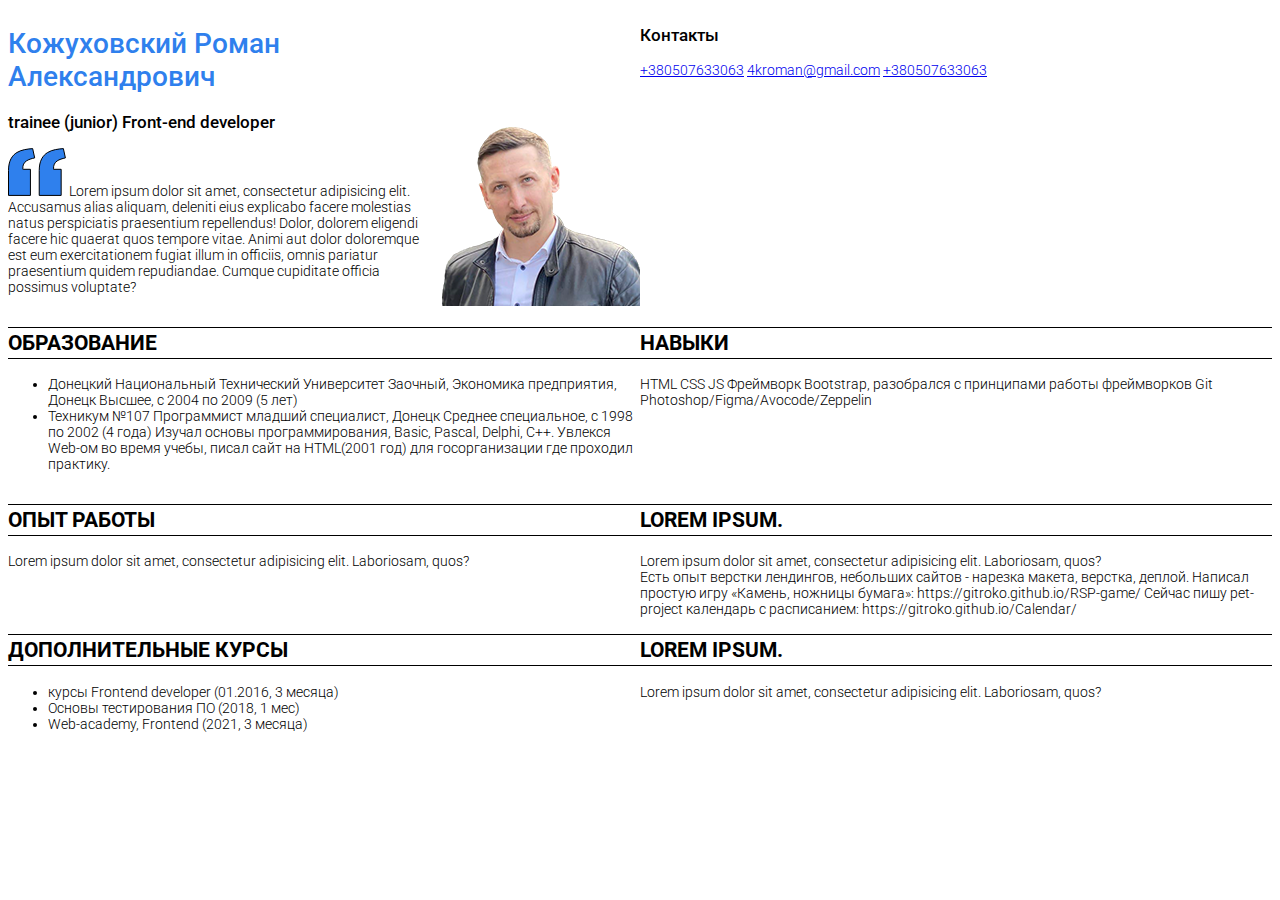
==== CV_Kozhukhovskyi_Roman_front-end/index.html @ 20f81a35 "add cv full" ====
<!DOCTYPE html>
<html lang="en">
<head>
    <meta charset="UTF-8">
    <title>CV Kozhukhovskyi Roman front-end</title>
    <link rel="preconnect" href="https://fonts.googleapis.com">
    <link rel="preconnect" href="https://fonts.gstatic.com" crossorigin>
    <link href="https://fonts.googleapis.com/css2?family=Roboto:wght@100;300;400;500;700;900&display=swap" rel="stylesheet">
    <link rel="stylesheet" href="css/style.css">
    <script src="js/app.js" defer></script>
</head>
<body>
    <div class="container">
        <div class="block about">
            <div class="about-header">
                <h1>Кожуховский Роман Александрович</h1>
                <h3>trainee (junior) Front-end developer</h3>
                <p class="about-info">
                   <img class="icon-quotes" src="img/quotes.svg" alt="quotes icon">
                   Lorem ipsum dolor sit amet, consectetur adipisicing elit. Accusamus alias aliquam, deleniti eius explicabo facere molestias natus perspiciatis praesentium repellendus! Dolor, dolorem eligendi facere hic quaerat quos tempore vitae. Animi aut dolor doloremque est eum exercitationem fugiat illum in officiis, omnis pariatur praesentium quidem repudiandae. Cumque cupiditate officia possimus voluptate?
                </p>
            </div>
            <div class="about-body">
                <img class="photo" src="img/Kozhukhovskyi_Roman_CV-1@0.5x.png" alt="Kozhukhovskyi Roman">
            </div>
        </div>
        <div class="block contact">
            <h3 class="contact-header">Контакты</h3>
            <div class="contact-body">
                <a class="contact-tel" href="tel:+380507633063">+380507633063</a>
                <a class="contact-email" href="mailto:4kroman@gmail.com">4kroman@gmail.com</a>
                <a class="contact-telegram" href="tel:+380507633063">+380507633063</a>
            </div>
        </div>
        <div class="block education">
            <h2 class="education-header">Образование</h2>
            <div class="education-body">
                <ul class="education-list timeline">
                    <li class="timeline-item">
                        Донецкий Национальный Технический Университет
                        Заочный, Экономика предприятия, Донецк
                        Высшее, с 2004 по 2009 (5 лет)
                    </li>
                    <li class="timeline-item">
                        Техникум №107
                        Программист младший специалист, Донецк
                        Среднее специальное, с 1998 по 2002 (4 года)

                        Изучал основы программирования, Basic, Pascal, Delphi, C++.
                        Увлекся Web-ом во время учебы, писал сайт на HTML(2001 год) для госорганизации где проходил практику.
                    </li>
                </ul>
            </div>
        </div>
        <div class="block skills">
            <h2 class="skills-header">Навыки</h2>
            <div class="skills-body">
                HTML
                CSS
                JS
                Фреймворк Bootstrap, разобрался с принципами работы фреймворков
                Git
                Photoshop/Figma/Avocode/Zeppelin
            </div>
        </div>
        <div class="block experience">
            <h2 class="experience-header">Опыт работы</h2>
            <div class="experience-body">
                Lorem ipsum dolor sit amet, consectetur adipisicing elit. Laboriosam, quos?
            </div>
        </div>
        <div class="block pet-projects">
            <h2 class="pet-projects-header">Lorem ipsum.</h2>
            <div class="pet-projects-body">
                Lorem ipsum dolor sit amet, consectetur adipisicing elit. Laboriosam, quos?
            </div>
            Есть опыт верстки лендингов, небольших сайтов - нарезка макета, верстка, деплой. Написал простую игру «Камень, ножницы бумага»:
            https://gitroko.github.io/RSP-game/

            Сейчас пишу pet-project календарь с расписанием:
            https://gitroko.github.io/Calendar/
        </div>
        <div class="block courses">
            <h2 class="courses-header">Дополнительные курсы</h2>
            <div class="courses-body">
                <ul class="courses-list timeline">
                    <li class="timeline-item">
                        курсы Frontend developer (01.2016, 3 месяца)
                    </li>
                    <li class="timeline-item">
                        Основы тестирования ПО (2018, 1 мес)
                    </li>
                    <li class="timeline-item">
                        Web-academy, Frontend (2021, 3 месяца)
                    </li>
                </ul>
            </div>
        </div>
        <div class="block hobbies">
            <h2 class="hobbies-header">Lorem ipsum.</h2>
            <div class="hobbies-body">
                Lorem ipsum dolor sit amet, consectetur adipisicing elit. Laboriosam, quos?
            </div>
        </div>
    </div>
</body>
</html>
---- CV_Kozhukhovskyi_Roman_front-end/css/style.css ----
body {
    font-size: 14px;
    font-weight: 300;
    font-family: 'Roboto', sans-serif;
}
.container {
    display: flex;
    flex-direction: row;
    flex-wrap: wrap;
    justify-content: flex-start;
    align-content: stretch;
    align-items: stretch;
}
.block {
    width: 50%;
}
h1 {
    font-size: 2em;
    font-weight: 500;

    color: #2F80ED;
}
h3 {
    font-size: 1.2em;
    font-weight: 500;
}

.block h2 {
    text-transform: uppercase;

    font-size: 1.5em;
    font-weight: 700;

    border-top: #000000 solid 1px;
    border-bottom: #000000 solid 1px;
    padding: 3px 0;
}
.about {
    display: flex;
    flex-direction: row;
    flex-wrap: nowrap;
    align-content: center;
    justify-content: center;
    align-items: center;
}
.about .about-body {
    align-self: flex-end;
}
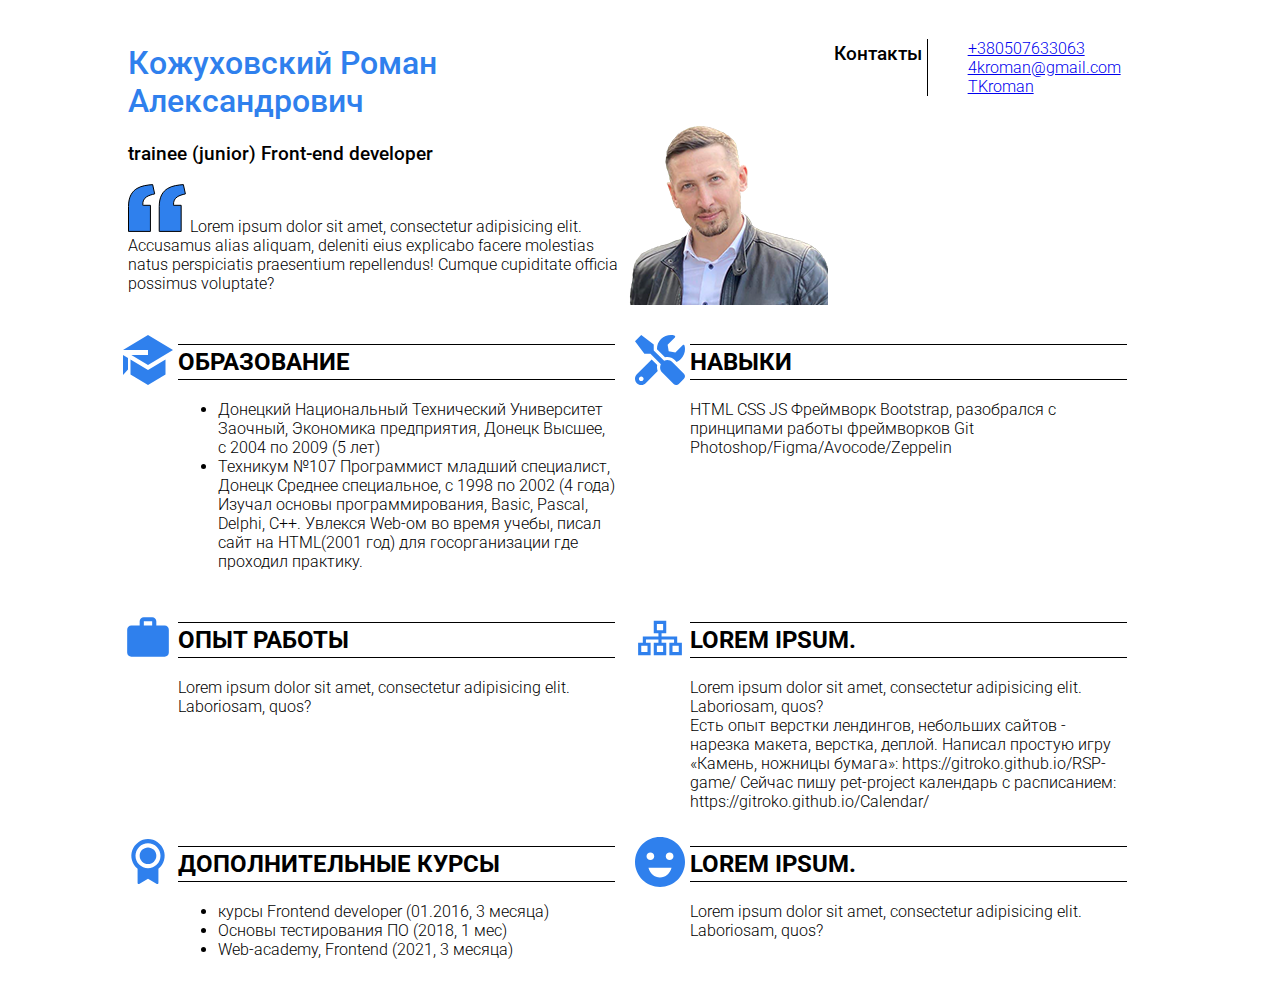
==== commit 63fb91d3: "add icons" ====
--- a/CV_Kozhukhovskyi_Roman_front-end/index.html
+++ b/CV_Kozhukhovskyi_Roman_front-end/index.html
@@ -17,19 +17,21 @@
                 <h3>trainee (junior) Front-end developer</h3>
                 <p class="about-info">
                    <img class="icon-quotes" src="img/quotes.svg" alt="quotes icon">
-                   Lorem ipsum dolor sit amet, consectetur adipisicing elit. Accusamus alias aliquam, deleniti eius explicabo facere molestias natus perspiciatis praesentium repellendus! Dolor, dolorem eligendi facere hic quaerat quos tempore vitae. Animi aut dolor doloremque est eum exercitationem fugiat illum in officiis, omnis pariatur praesentium quidem repudiandae. Cumque cupiditate officia possimus voluptate?
+                   Lorem ipsum dolor sit amet, consectetur adipisicing elit. Accusamus alias aliquam, deleniti eius explicabo facere molestias natus perspiciatis praesentium repellendus! Cumque cupiditate officia possimus voluptate?
                 </p>
             </div>
             <div class="about-body">
                 <img class="photo" src="img/Kozhukhovskyi_Roman_CV-1@0.5x.png" alt="Kozhukhovskyi Roman">
             </div>
-        </div>
-        <div class="block contact">
-            <h3 class="contact-header">Контакты</h3>
-            <div class="contact-body">
-                <a class="contact-tel" href="tel:+380507633063">+380507633063</a>
-                <a class="contact-email" href="mailto:4kroman@gmail.com">4kroman@gmail.com</a>
-                <a class="contact-telegram" href="tel:+380507633063">+380507633063</a>
+            <div class="about-contact">
+                <h3 class="contact-header">Контакты</h3>
+                <div class="contact-body">
+                    <ul class="contact-list">
+                        <li class="contact-list-item"><a class="contact-tel" href="tel:+380507633063">+380507633063</a></li>
+                        <li class="contact-list-item"><a class="contact-email" href="mailto:4kroman@gmail.com">4kroman@gmail.com</a></li>
+                        <li class="contact-list-item"><a class="contact-telegram" href="https://t.me/TKroman">TKroman</a></li>
+                    </ul>
+                </div>
             </div>
         </div>
         <div class="block education">
--- a/CV_Kozhukhovskyi_Roman_front-end/css/style.css
+++ b/CV_Kozhukhovskyi_Roman_front-end/css/style.css
@@ -1,7 +1,8 @@
 body {
-    font-size: 14px;
+    font-size: 16px;
     font-weight: 300;
     font-family: 'Roboto', sans-serif;
+    box-sizing: border-box;
 }
 .container {
     display: flex;
@@ -10,9 +11,18 @@
     justify-content: flex-start;
     align-content: stretch;
     align-items: stretch;
+
+    max-width: 1024px;
+
+    margin: 0 auto;
 }
 .block {
     width: 50%;
+    margin-top: 15px;
+    padding-right: 25px;
+    margin-bottom: 0;
+    padding-left: 50px;
+    box-sizing: border-box;
 }
 h1 {
     font-size: 2em;
@@ -36,13 +46,91 @@
     padding: 3px 0;
 }
 .about {
+    width: 100%;
     display: flex;
     flex-direction: row;
     flex-wrap: nowrap;
-    align-content: center;
-    justify-content: center;
-    align-items: center;
+    align-content: space-between;
+    justify-content: space-between;
+    align-items: stretch;
+    padding-left: 0;
+}
+.about .about-header {
+    width: 50%;
 }
 .about .about-body {
+    width: 20%;
     align-self: flex-end;
-}+}
+.about .about-contact {
+    width: 30%;
+    display: flex;
+    flex-direction: row;
+    flex-wrap: nowrap;
+    align-content: stretch;
+    justify-content: center;
+    align-items: stretch;
+}
+.about-contact .contact-list {
+    border-left: #000000 solid 1px;
+    margin-left: 5px;
+    list-style: none;
+}
+.contact-list-item .contact-tel,
+.contact-list-item .contact-email,
+{
+    position: relative;
+}
+{
+
+}
+.contact-list-item .contact-telegram{
+
+}
+.contact-list-item .contact-tel:before{
+    position: absolute;
+    content: '';
+    width: 25px;
+    height: 25px;
+    left: 0;
+    top: 0;
+    display: block;
+    background-position: center;
+    background-repeat: no-repeat;
+    background-size: cover;
+
+}
+.block h2 {
+    position: relative;
+}
+.block h2:before {
+    content: "";
+    position: absolute;
+    left: -55px;
+    top: -10px;
+    display: block;
+    width: 50px;
+    height: 50px;
+    background-position: center;
+    background-repeat: no-repeat;
+    background-size: cover;
+}
+.education-header:before {
+    background-image: url("../img/education.svg");
+}
+.skills-header:before {
+    background-image: url("../img/tools.svg");
+}
+.experience-header:before {
+    background-image: url("../img/work.svg");
+}
+.pet-projects-header:before {
+    background-image: url("../img/parallel-tasks.svg");
+}
+.courses-header:before {
+    background-image: url("../img/award-fill.svg");
+}
+.hobbies-header:before {
+    background-image: url("../img/face-like.svg");
+}
+
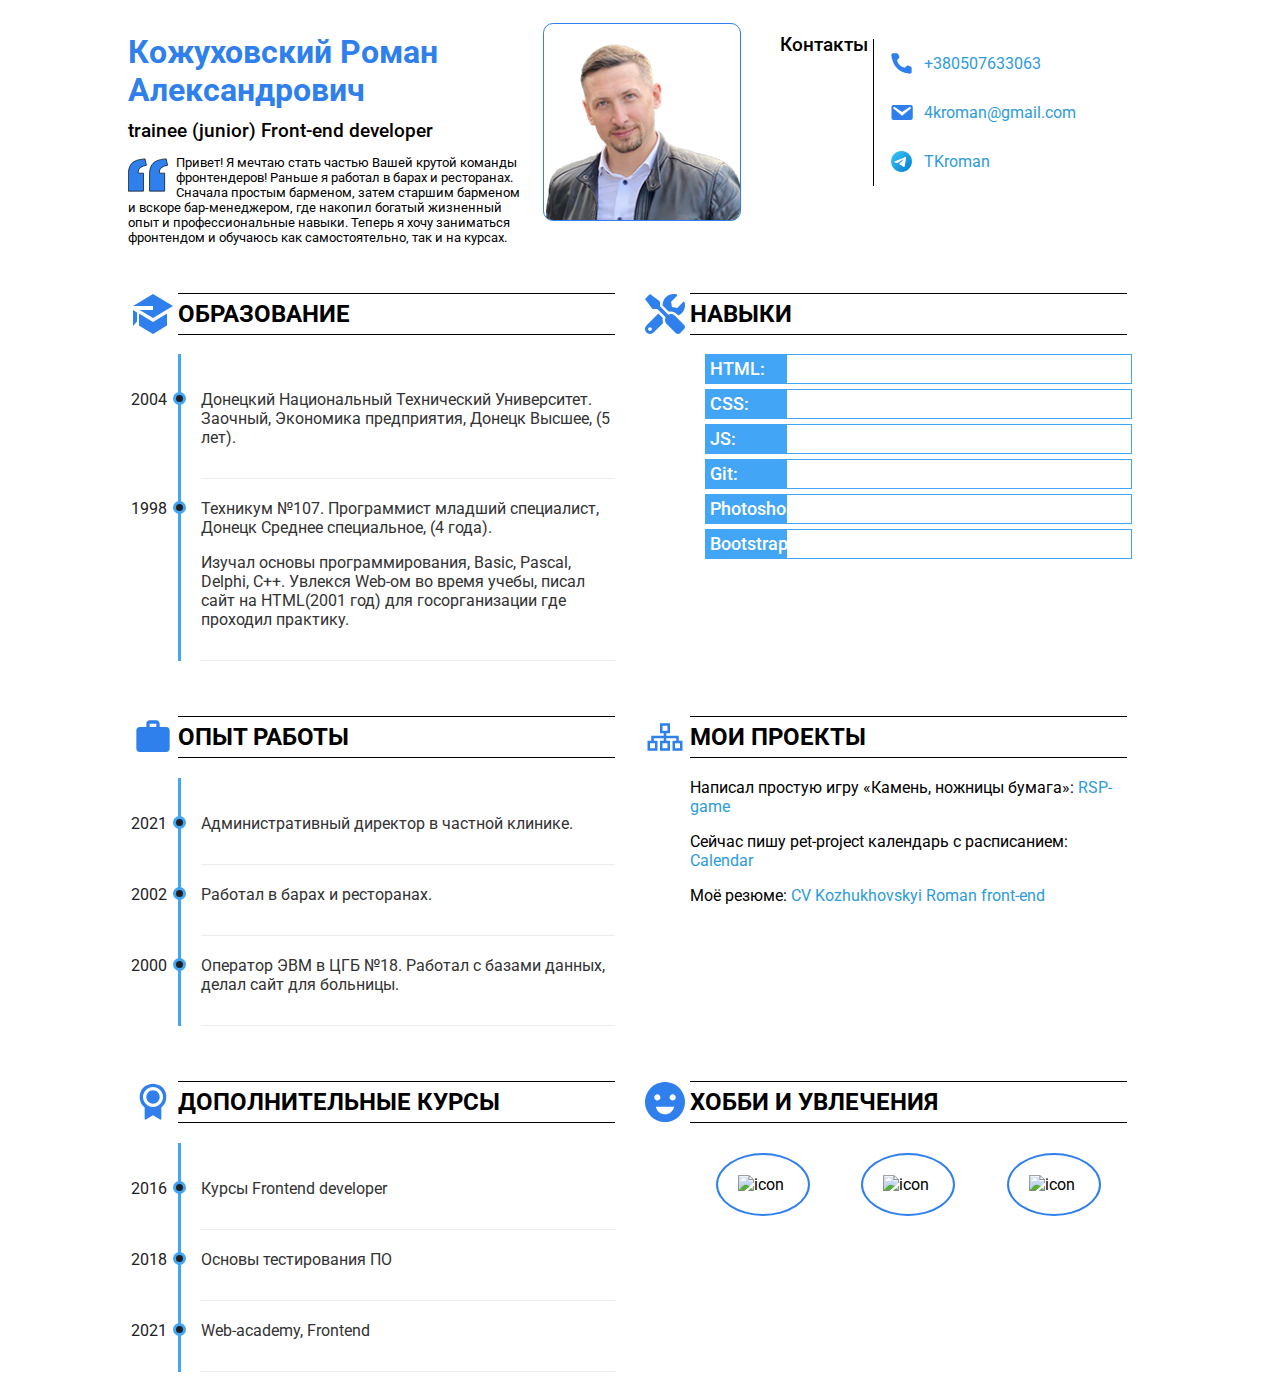
==== commit f9e8b957: "add add mobile view" ====
--- a/CV_Kozhukhovskyi_Roman_front-end/index.html
+++ b/CV_Kozhukhovskyi_Roman_front-end/index.html
@@ -3,6 +3,7 @@
 <head>
     <meta charset="UTF-8">
     <title>CV Kozhukhovskyi Roman front-end</title>
+    <meta name="viewport" content="width=device-width, initial-scale=1.0">
     <link rel="preconnect" href="https://fonts.googleapis.com">
     <link rel="preconnect" href="https://fonts.gstatic.com" crossorigin>
     <link href="https://fonts.googleapis.com/css2?family=Roboto:wght@100;300;400;500;700;900&display=swap" rel="stylesheet">
@@ -16,8 +17,11 @@
                 <h1>Кожуховский Роман Александрович</h1>
                 <h3>trainee (junior) Front-end developer</h3>
                 <p class="about-info">
-                   <img class="icon-quotes" src="img/quotes.svg" alt="quotes icon">
-                   Lorem ipsum dolor sit amet, consectetur adipisicing elit. Accusamus alias aliquam, deleniti eius explicabo facere molestias natus perspiciatis praesentium repellendus! Cumque cupiditate officia possimus voluptate?
+                    <img class="icon-quotes" src="img/quotes.svg" alt="quotes icon">
+                    Привет! Я мечтаю стать частью Вашей крутой команды фронтендеров!
+                    Раньше я работал в барах и ресторанах.
+                    Сначала простым барменом, затем старшим барменом и вскоре бар-менеджером, где накопил богатый жизненный опыт и профессиональные навыки.
+                    Теперь я хочу заниматься фронтендом и обучаюсь как самостоятельно, так и на курсах.
                 </p>
             </div>
             <div class="about-body">
@@ -27,9 +31,15 @@
                 <h3 class="contact-header">Контакты</h3>
                 <div class="contact-body">
                     <ul class="contact-list">
-                        <li class="contact-list-item"><a class="contact-tel" href="tel:+380507633063">+380507633063</a></li>
-                        <li class="contact-list-item"><a class="contact-email" href="mailto:4kroman@gmail.com">4kroman@gmail.com</a></li>
-                        <li class="contact-list-item"><a class="contact-telegram" href="https://t.me/TKroman">TKroman</a></li>
+                        <li class="contact-list-item">
+                            <a class="contact-tel" href="tel:+380507633063">+380507633063</a>
+                        </li>
+                        <li class="contact-list-item">
+                            <a class="contact-email" href="mailto:4kroman@gmail.com">4kroman@gmail.com</a>
+                        </li>
+                        <li class="contact-list-item">
+                            <a class="contact-telegram" href="https://t.me/TKroman">TKroman</a>
+                        </li>
                     </ul>
                 </div>
             </div>
@@ -37,19 +47,23 @@
         <div class="block education">
             <h2 class="education-header">Образование</h2>
             <div class="education-body">
-                <ul class="education-list timeline">
-                    <li class="timeline-item">
-                        Донецкий Национальный Технический Университет
-                        Заочный, Экономика предприятия, Донецк
-                        Высшее, с 2004 по 2009 (5 лет)
+                <ul class="timeline">
+                    <li class="timeline-item" data-date="2004">
+                        <p>
+                            Донецкий Национальный Технический Университет.
+                            Заочный, Экономика предприятия, Донецк
+                            Высшее, (5 лет).
+                        </p>
                     </li>
-                    <li class="timeline-item">
-                        Техникум №107
-                        Программист младший специалист, Донецк
-                        Среднее специальное, с 1998 по 2002 (4 года)
-
-                        Изучал основы программирования, Basic, Pascal, Delphi, C++.
-                        Увлекся Web-ом во время учебы, писал сайт на HTML(2001 год) для госорганизации где проходил практику.
+                    <li class="timeline-item" data-date="1998">
+                        <p>
+                            Техникум №107.
+                            Программист младший специалист, Донецк
+                            Среднее специальное, (4 года).
+                        </p>
+                        <p>Изучал основы программирования, Basic, Pascal, Delphi, C++.
+                            Увлекся Web-ом во время учебы, писал сайт на HTML(2001 год) для госорганизации где проходил практику.
+                        </p>
                     </li>
                 </ul>
             </div>
@@ -57,51 +71,91 @@
         <div class="block skills">
             <h2 class="skills-header">Навыки</h2>
             <div class="skills-body">
-                HTML
-                CSS
-                JS
-                Фреймворк Bootstrap, разобрался с принципами работы фреймворков
-                Git
-                Photoshop/Figma/Avocode/Zeppelin
+                <ul class="skills-list">
+                    <li class="skills-list-item">
+                        <label for="skill-1">HTML:</label>
+                        <progress id="skill-1" value="75" max="100"> 75% </progress>
+                    </li>
+                    <li class="skills-list-item">
+                        <label for="skill-2">CSS:</label>
+                        <progress id="skill-2" value="70" max="100"> 70% </progress>
+                    </li>
+                    <li class="skills-list-item">
+                        <label for="skill-3">JS:</label>
+                        <progress id="skill-3" value="40" max="100"> 40% </progress>
+                    </li>
+                    <li class="skills-list-item">
+                        <label for="skill-4">Git:</label>
+                        <progress id="skill-4" value="55" max="100"> 55% </progress>
+                    </li>
+                    <li class="skills-list-item">
+                        <label for="skill-5">Photoshop/Figma/Avocode/Zeppelin:</label>
+                        <progress id="skill-5" value="70" max="100"> 80% </progress>
+                    </li>
+                    <li class="skills-list-item">
+                        <label for="skill-6">Bootstrap:</label>
+                        <progress id="skill-6" value="60" max="100"> 60% </progress>
+                    </li>
+                </ul>
             </div>
         </div>
         <div class="block experience">
             <h2 class="experience-header">Опыт работы</h2>
             <div class="experience-body">
-                Lorem ipsum dolor sit amet, consectetur adipisicing elit. Laboriosam, quos?
+                <ul class="timeline">
+                    <li class="timeline-item" data-date="2021">
+                        <p>Административный директор в частной клинике.</p>
+                    </li>
+                    <li class="timeline-item" data-date="2002">
+                        <p>Работал в барах и ресторанах.</p>
+                    </li>
+                    <li class="timeline-item" data-date="2000">
+                         <p>Оператор ЭВМ в ЦГБ №18. Работал с базами данных, делал сайт для больницы.</p>
+                    </li>
+                </ul>
             </div>
         </div>
         <div class="block pet-projects">
-            <h2 class="pet-projects-header">Lorem ipsum.</h2>
+            <h2 class="pet-projects-header">Мои проекты</h2>
             <div class="pet-projects-body">
-                Lorem ipsum dolor sit amet, consectetur adipisicing elit. Laboriosam, quos?
+                <p>
+                    Написал простую игру «Камень, ножницы бумага»:
+                    <a href="https://gitroko.github.io/RSP-game/">RSP-game</a>
+                </p>
+                <p>
+                    Сейчас пишу pet-project календарь с расписанием:
+                    <a href="https://gitroko.github.io/Calendar/">Calendar</a>
+                </p>
+                <p>
+                    Моё резюме:
+                    <a href="https://gitroko.github.io/CV_Kozhukhovskyi_Roman_front-end/">CV Kozhukhovskyi Roman front-end</a>
+                </p>
             </div>
-            Есть опыт верстки лендингов, небольших сайтов - нарезка макета, верстка, деплой. Написал простую игру «Камень, ножницы бумага»:
-            https://gitroko.github.io/RSP-game/
-
-            Сейчас пишу pet-project календарь с расписанием:
-            https://gitroko.github.io/Calendar/
         </div>
         <div class="block courses">
             <h2 class="courses-header">Дополнительные курсы</h2>
             <div class="courses-body">
                 <ul class="courses-list timeline">
-                    <li class="timeline-item">
-                        курсы Frontend developer (01.2016, 3 месяца)
+                    <li class="timeline-item" data-date="2016">
+                       <p>Курсы Frontend developer</p>
                     </li>
-                    <li class="timeline-item">
-                        Основы тестирования ПО (2018, 1 мес)
+                    <li class="timeline-item" data-date="2018">
+                        <p>Основы тестирования ПО</p>
                     </li>
-                    <li class="timeline-item">
-                        Web-academy, Frontend (2021, 3 месяца)
+                    <li class="timeline-item" data-date="2021">
+                        <p>Web-academy, Frontend</p>
                     </li>
                 </ul>
             </div>
         </div>
-        <div class="block hobbies">
-            <h2 class="hobbies-header">Lorem ipsum.</h2>
-            <div class="hobbies-body">
-                Lorem ipsum dolor sit amet, consectetur adipisicing elit. Laboriosam, quos?
+        <div class="block hobby">
+            <h2 class="hobby-header">Хобби и увлечения</h2>
+            <div class="hobby-body">
+              <ul class="hobby-list">
+                  <li class="hobby-list-item"><img src="img/hobby-foto.svg" alt="icon"></li>
+                  <li class="hobby-list-item"><img src="img/hobby-data.svg" alt="icon"></li>
+                  <li class="hobby-list-item"><img src="img/hobby-music.svg" alt="icon"></li>
+              </ul>
             </div>
         </div>
     </div>
--- a/CV_Kozhukhovskyi_Roman_front-end/css/style.css
+++ b/CV_Kozhukhovskyi_Roman_front-end/css/style.css
@@ -1,6 +1,6 @@
 body {
     font-size: 16px;
-    font-weight: 300;
+    font-weight: 400;
     font-family: 'Roboto', sans-serif;
     box-sizing: border-box;
 }
@@ -11,9 +11,7 @@
     justify-content: flex-start;
     align-content: stretch;
     align-items: stretch;
-
     max-width: 1024px;
-
     margin: 0 auto;
 }
 .block {
@@ -26,24 +24,37 @@
 }
 h1 {
     font-size: 2em;
-    font-weight: 500;
-
+    font-weight: 700;
+    margin: 10px 0;
     color: #2F80ED;
 }
 h3 {
     font-size: 1.2em;
     font-weight: 500;
-}
-
+    margin: 10px 0;
+}
 .block h2 {
     text-transform: uppercase;
-
     font-size: 1.5em;
     font-weight: 700;
-
     border-top: #000000 solid 1px;
     border-bottom: #000000 solid 1px;
-    padding: 3px 0;
+    padding: 6px 0;
+}
+.block h2 {
+    position: relative;
+}
+.block h2:before {
+    content: "";
+    position: absolute;
+    left: -45px;
+    top: 0px;
+    display: block;
+    width: 40px;
+    height: 40px;
+    background-position: center;
+    background-repeat: no-repeat;
+    background-size: cover;
 }
 .about {
     width: 100%;
@@ -56,68 +67,120 @@
     padding-left: 0;
 }
 .about .about-header {
-    width: 50%;
+    max-width: 40%;
+    margin-right: 15px;
+    order: 1;
+}
+.about-header .icon-quotes {
+    max-width: 40px;
+    height: 40px;
+    float: left;
+    margin-right: 8px;
+}
+.about-header .about-info {
+    font-size: 0.8em;
 }
 .about .about-body {
-    width: 20%;
-    align-self: flex-end;
+    max-width: 20%;
+    align-self: flex-start;
+    order: 2;
+}
+.about-body .photo {
+    max-width: 100%;
+    height: auto;
+    border: #2F80ED solid 1px;
+    border-radius: 5%;
 }
 .about .about-contact {
-    width: 30%;
+    width: 40%;
     display: flex;
     flex-direction: row;
     flex-wrap: nowrap;
     align-content: stretch;
     justify-content: center;
     align-items: stretch;
+    order: 3;
 }
 .about-contact .contact-list {
     border-left: #000000 solid 1px;
     margin-left: 5px;
     list-style: none;
 }
+.contact-list-item {
+    padding: 15px 10px;
+}
 .contact-list-item .contact-tel,
 .contact-list-item .contact-email,
-{
-    position: relative;
-}
-{
-
-}
-.contact-list-item .contact-telegram{
-
-}
-.contact-list-item .contact-tel:before{
+.contact-list-item .contact-telegram {
+    position: relative;
+}
+a{
+    text-decoration: none;
+    color: #2D9CDB;
+}
+.contact-list-item a:before{
     position: absolute;
     content: '';
     width: 25px;
     height: 25px;
-    left: 0;
-    top: 0;
+    left: -35px;
+    top: -3px;
     display: block;
     background-position: center;
     background-repeat: no-repeat;
     background-size: cover;
-
-}
-.block h2 {
-    position: relative;
-}
-.block h2:before {
-    content: "";
-    position: absolute;
-    left: -55px;
-    top: -10px;
-    display: block;
-    width: 50px;
-    height: 50px;
-    background-position: center;
-    background-repeat: no-repeat;
-    background-size: cover;
+}
+.contact-list-item .contact-tel:before {
+    background-image: url("../img/phone.svg");
+}
+.contact-list-item .contact-email:before {
+    background-image: url("../img/email.svg");
+}
+.contact-list-item .contact-telegram:before {
+    background-image: url("../img/icon-telegram.svg");
 }
 .education-header:before {
     background-image: url("../img/education.svg");
 }
+.timeline {
+    border-left: 3px solid #42A5F5;
+    border-bottom-right-radius: 2px;
+    border-top-right-radius: 2px;
+    color: #333;
+    position: relative;
+    padding: 20px 0 0 20px;
+    list-style: none;
+    text-align: left;
+}
+.timeline .timeline-item {
+    border-bottom: 1px solid rgba(160, 160, 160, 0.2);
+    padding-bottom: 15px;
+    margin-bottom: 20px;
+    position: relative;
+}
+.timeline .timeline-item:before,
+.timeline .timeline-item:after {
+    position: absolute;
+    display: block;
+    top: 0;
+}
+.timeline .timeline-item:before {
+    left: -70px;
+    color: #212121;
+    content: attr(data-date);
+    text-align: right;
+    font-size: 16px;
+}
+.timeline .timeline-item:after {
+    box-shadow: 0 0 0 3px #42a5f5;
+    left: -25px;
+    background: #212121;
+    border-radius: 50%;
+    height: 7px;
+    width: 7px;
+    content: "";
+    top: 5px;
+}
 .skills-header:before {
     background-image: url("../img/tools.svg");
 }
@@ -130,7 +193,112 @@
 .courses-header:before {
     background-image: url("../img/award-fill.svg");
 }
-.hobbies-header:before {
+.hobby-header:before {
     background-image: url("../img/face-like.svg");
 }
+.skills-list {
+    list-style: none;
+    padding-left: 10px;
+    font-size: 1.1em;
+    color: #fff;
+    font-weight: 500;
+}
+.skills-list .skills-list-item {
+    position: relative;
+}
+.skills-list-item label{
+    position: absolute;
+    top: 5px;
+    left: 10px;
+}
+::-webkit-progress-bar {
+    background: #fff;
+}
+::-webkit-progress-value {
+    background: #42a5f5;
+}
+::-moz-progress-bar {
+    background: #42a5f5;
+}
+progress {
+    display: block;
+    color: #42a5f5;
+    background: #fff;
+    border: 1px solid #42a5f5;
+    -webkit-box-sizing: border-box;
+    -moz-box-sizing: border-box;
+    box-sizing: border-box;
+    width: 100%;
+    height: 30px;
+    margin: 5px;
+}
+.hobby-list {
+    list-style: none;
+    display: flex;
+    flex-direction: row;
+    flex-wrap: wrap;
+    align-content: center;
+    justify-content: space-around;
+    align-items: center;
+    padding-left: 0;
+}
+.hobby-list-item {
+    border: 2px #2F80ED solid;
+    border-radius: 50%;
+    margin: 10px;
+}
+.hobby-list-item img{
+    display: block;
+    width: 50px;
+    max-width: 100%;
+    height: auto;
+    padding: 10px;
+    margin: 10px;
+}
 
+@media screen and (max-width: 768px) {
+    .body {
+        font-size: 14px;
+    }
+    .container {
+        padding-left: 10px;
+        padding-right: 10px;
+    }
+    .block {
+        width: 100%;
+    }
+    h1  {
+        font-size: 1.5em;
+    }
+    .about {
+        width: 100%;
+        display: flex;
+        flex-direction: row;
+        flex-wrap: wrap;
+        align-content: center;
+        justify-content: space-between;
+        align-items: center;
+    }
+    .about .about-header {
+        order: 3;
+        max-width: 100%;
+    }
+    .about .about-contact h3 {
+        display: none;
+    }
+    .about .about-body {
+        order: 1;
+        max-width: 45%;
+
+    }
+    .about-contact .contact-list {
+        border: none;
+        margin: 0;
+    }
+    .about .about-contact {
+        order: 2;
+        max-width: 50%;
+        font-size: 0.8em;
+    }
+}
+
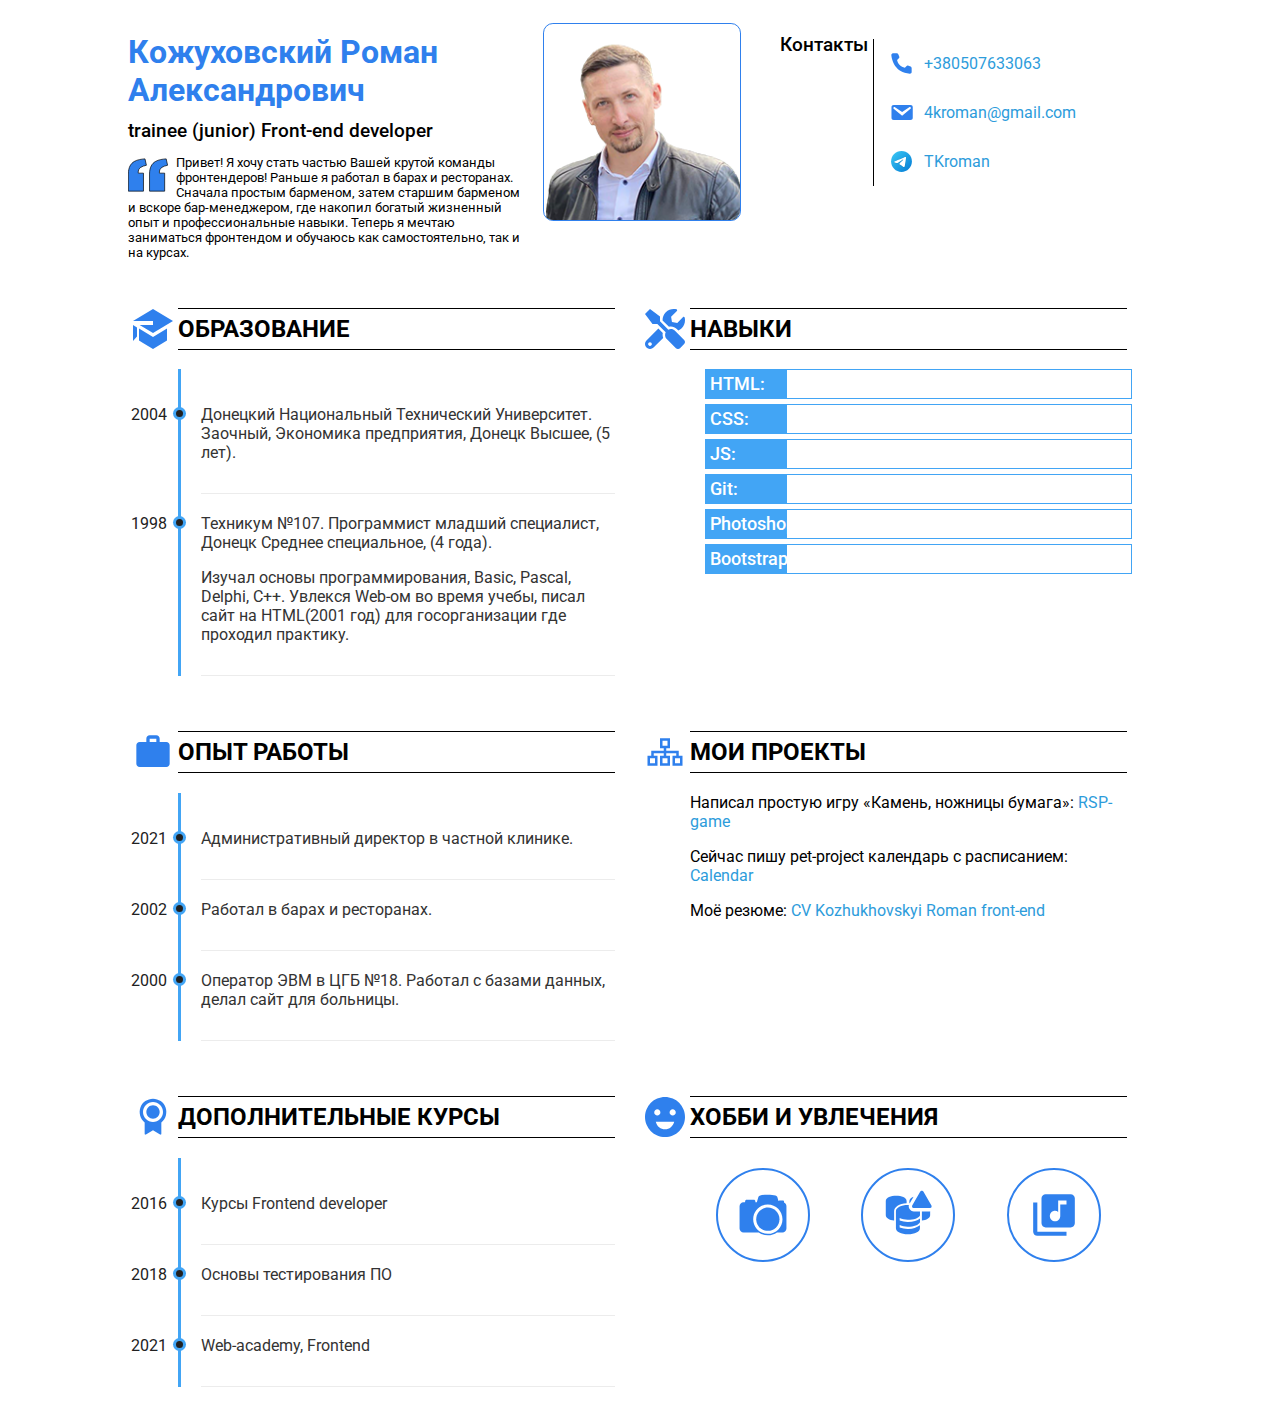
==== commit 1f23f39c: "fix text" ====
--- a/CV_Kozhukhovskyi_Roman_front-end/index.html
+++ b/CV_Kozhukhovskyi_Roman_front-end/index.html
@@ -18,10 +18,10 @@
                 <h3>trainee (junior) Front-end developer</h3>
                 <p class="about-info">
                     <img class="icon-quotes" src="img/quotes.svg" alt="quotes icon">
-                    Привет! Я мечтаю стать частью Вашей крутой команды фронтендеров!
+                    Привет! Я хочу стать частью Вашей крутой команды фронтендеров!
                     Раньше я работал в барах и ресторанах.
                     Сначала простым барменом, затем старшим барменом и вскоре бар-менеджером, где накопил богатый жизненный опыт и профессиональные навыки.
-                    Теперь я хочу заниматься фронтендом и обучаюсь как самостоятельно, так и на курсах.
+                    Теперь я мечтаю заниматься фронтендом и обучаюсь как самостоятельно, так и на курсах.
                 </p>
             </div>
             <div class="about-body">
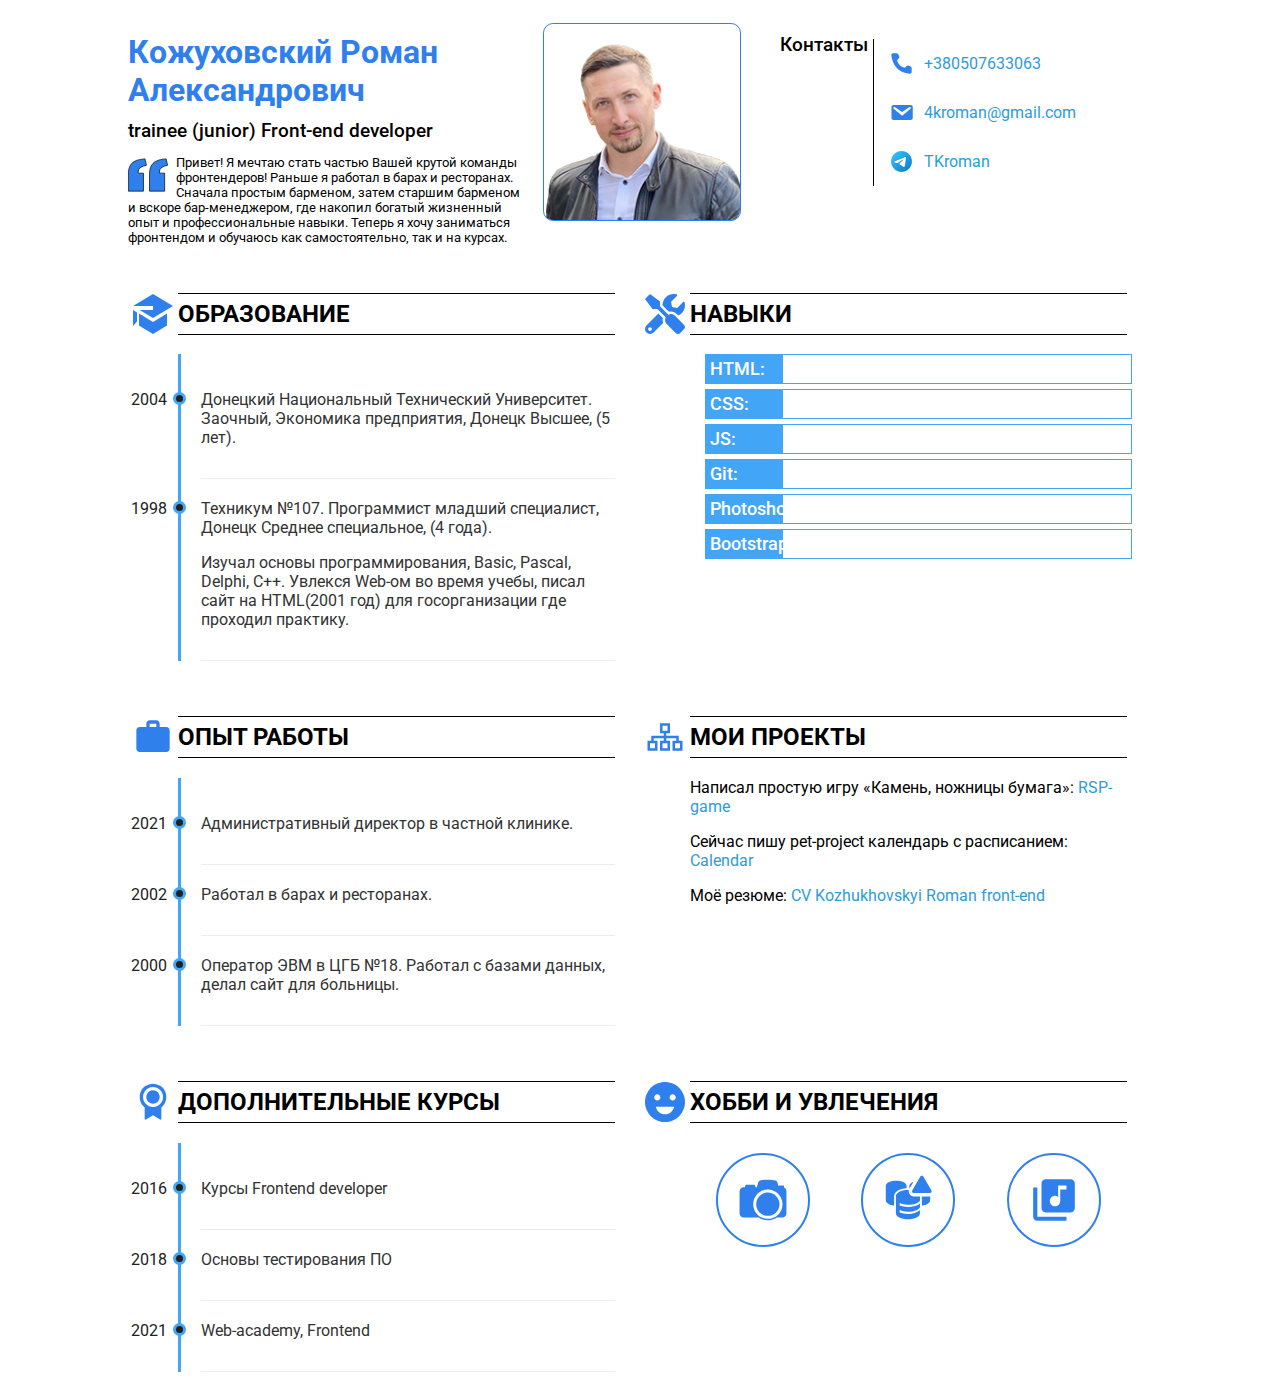
==== commit 99221977: "fix bug in Safari" ====
--- a/CV_Kozhukhovskyi_Roman_front-end/index.html
+++ b/CV_Kozhukhovskyi_Roman_front-end/index.html
@@ -18,10 +18,10 @@
                 <h3>trainee (junior) Front-end developer</h3>
                 <p class="about-info">
                     <img class="icon-quotes" src="img/quotes.svg" alt="quotes icon">
-                    Привет! Я хочу стать частью Вашей крутой команды фронтендеров!
+                    Привет! Я мечтаю стать частью Вашей крутой команды фронтендеров!
                     Раньше я работал в барах и ресторанах.
                     Сначала простым барменом, затем старшим барменом и вскоре бар-менеджером, где накопил богатый жизненный опыт и профессиональные навыки.
-                    Теперь я мечтаю заниматься фронтендом и обучаюсь как самостоятельно, так и на курсах.
+                    Теперь я хочу заниматься фронтендом и обучаюсь как самостоятельно, так и на курсах.
                 </p>
             </div>
             <div class="about-body">
@@ -89,7 +89,7 @@
                         <progress id="skill-4" value="55" max="100"> 55% </progress>
                     </li>
                     <li class="skills-list-item">
-                        <label for="skill-5">Photoshop/Figma/Avocode/Zeppelin:</label>
+                        <label for="skill-5">Photoshop/Figma:</label>
                         <progress id="skill-5" value="70" max="100"> 80% </progress>
                     </li>
                     <li class="skills-list-item">
--- a/CV_Kozhukhovskyi_Roman_front-end/css/style.css
+++ b/CV_Kozhukhovskyi_Roman_front-end/css/style.css
@@ -211,15 +211,7 @@
     top: 5px;
     left: 10px;
 }
-::-webkit-progress-bar {
-    background: #fff;
-}
-::-webkit-progress-value {
-    background: #42a5f5;
-}
-::-moz-progress-bar {
-    background: #42a5f5;
-}
+
 progress {
     display: block;
     color: #42a5f5;
@@ -231,6 +223,17 @@
     width: 100%;
     height: 30px;
     margin: 5px;
+    -webkit-appearance: none;
+    appearance: none;
+}
+progress::-webkit-progress-bar {
+    background: #fff;
+}
+progress::-webkit-progress-value {
+    background: #42a5f5;
+}
+progress::-moz-progress-bar {
+    background: #42a5f5;
 }
 .hobby-list {
     list-style: none;
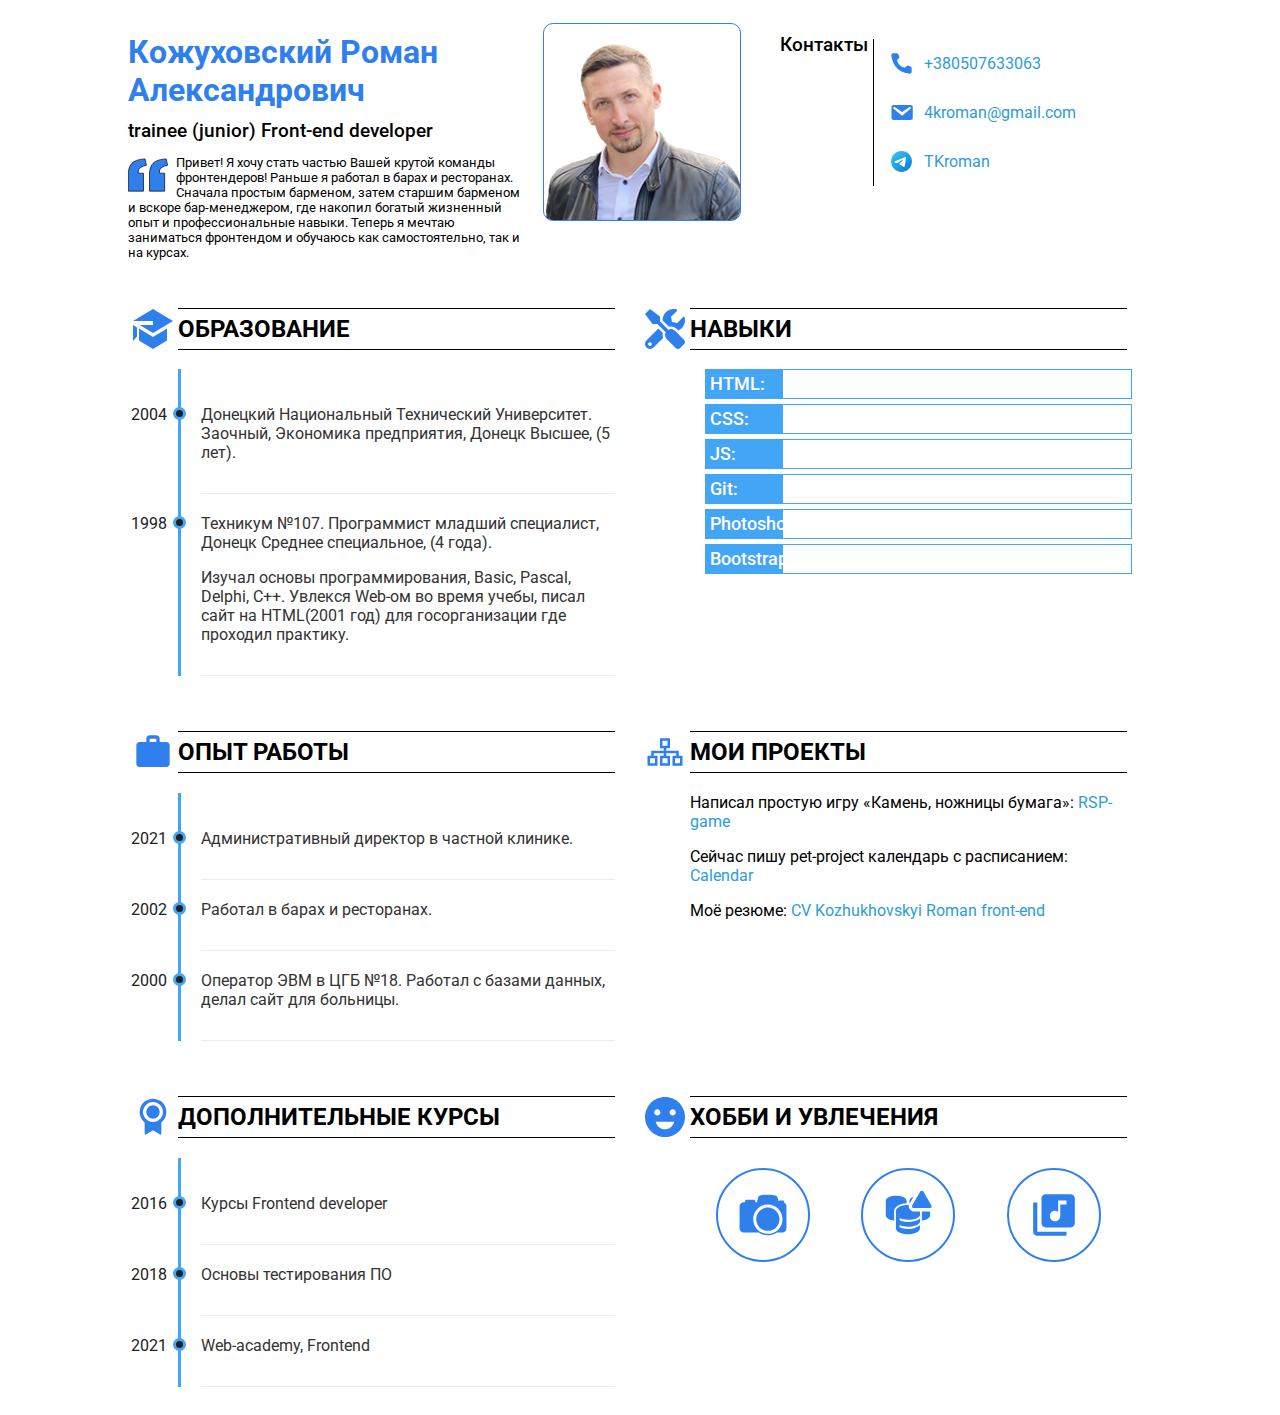
==== commit 470cea5e: "Merge remote-tracking branch 'origin/main' into main" ====
--- a/CV_Kozhukhovskyi_Roman_front-end/index.html
+++ b/CV_Kozhukhovskyi_Roman_front-end/index.html
@@ -18,10 +18,10 @@
                 <h3>trainee (junior) Front-end developer</h3>
                 <p class="about-info">
                     <img class="icon-quotes" src="img/quotes.svg" alt="quotes icon">
-                    Привет! Я мечтаю стать частью Вашей крутой команды фронтендеров!
+                    Привет! Я хочу стать частью Вашей крутой команды фронтендеров!
                     Раньше я работал в барах и ресторанах.
                     Сначала простым барменом, затем старшим барменом и вскоре бар-менеджером, где накопил богатый жизненный опыт и профессиональные навыки.
-                    Теперь я хочу заниматься фронтендом и обучаюсь как самостоятельно, так и на курсах.
+                    Теперь я мечтаю заниматься фронтендом и обучаюсь как самостоятельно, так и на курсах.
                 </p>
             </div>
             <div class="about-body">
